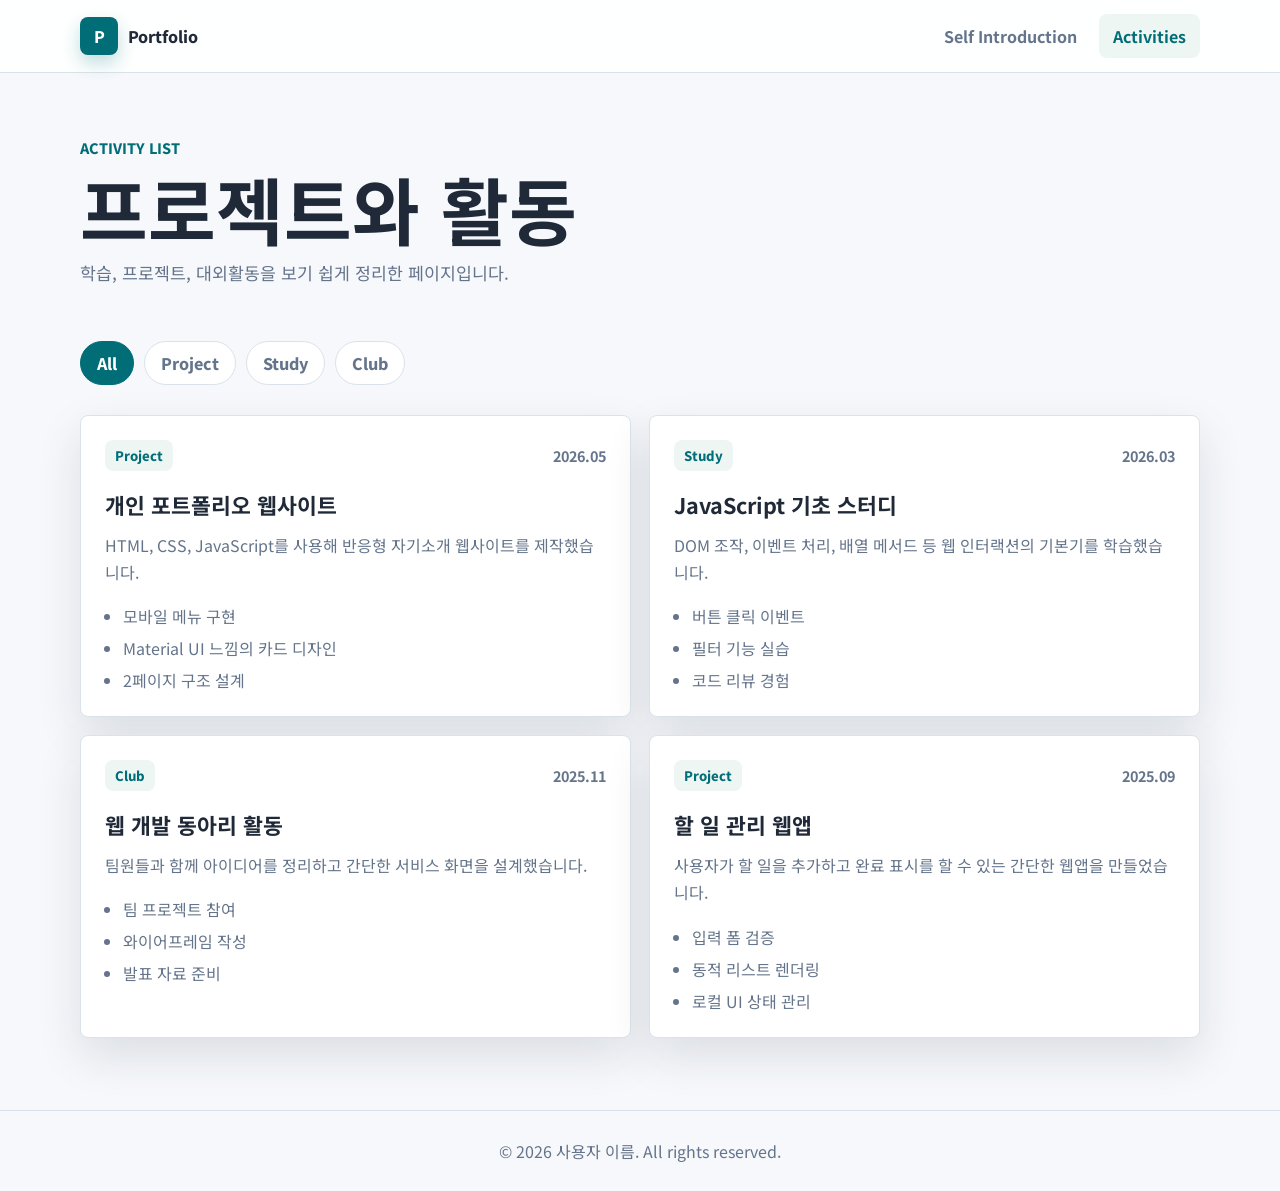
==== activities.html @ 7765b598 "Add portfolio website" ====
<!DOCTYPE html>
<html lang="ko">
<head>
  <meta charset="UTF-8">
  <meta name="viewport" content="width=device-width, initial-scale=1.0">
  <title>Portfolio | Activities</title>
  <link rel="preconnect" href="https://fonts.googleapis.com">
  <link rel="preconnect" href="https://fonts.gstatic.com" crossorigin>
  <link href="https://fonts.googleapis.com/css2?family=Noto+Sans+KR:wght@400;500;700;800&display=swap" rel="stylesheet">
  <link rel="stylesheet" href="styles.css">
</head>
<body>
  <header class="app-header">
    <nav class="nav">
      <a class="brand" href="index.html" aria-label="Portfolio home">
        <span class="brand-mark">P</span>
        <span>Portfolio</span>
      </a>

      <button class="menu-button" type="button" aria-label="Open navigation" aria-expanded="false">
        <span></span>
        <span></span>
        <span></span>
      </button>

      <div class="nav-links">
        <a href="index.html">Self Introduction</a>
        <a class="active" href="activities.html">Activities</a>
      </div>
    </nav>
  </header>

  <main>
    <section class="page-title section">
      <p class="eyebrow">Activity List</p>
      <h1>프로젝트와 활동</h1>
      <p class="lead">학습, 프로젝트, 대외활동을 보기 쉽게 정리한 페이지입니다.</p>
    </section>

    <section class="section filter-bar" aria-label="Activity filters">
      <button class="chip active" type="button" data-filter="all">All</button>
      <button class="chip" type="button" data-filter="project">Project</button>
      <button class="chip" type="button" data-filter="study">Study</button>
      <button class="chip" type="button" data-filter="club">Club</button>
    </section>

    <section class="section activity-grid">
      <article class="activity-card" data-category="project">
        <div class="card-top">
          <span class="tag">Project</span>
          <span class="date">2026.05</span>
        </div>
        <h2>개인 포트폴리오 웹사이트</h2>
        <p>HTML, CSS, JavaScript를 사용해 반응형 자기소개 웹사이트를 제작했습니다.</p>
        <ul>
          <li>모바일 메뉴 구현</li>
          <li>Material UI 느낌의 카드 디자인</li>
          <li>2페이지 구조 설계</li>
        </ul>
      </article>

      <article class="activity-card" data-category="study">
        <div class="card-top">
          <span class="tag">Study</span>
          <span class="date">2026.03</span>
        </div>
        <h2>JavaScript 기초 스터디</h2>
        <p>DOM 조작, 이벤트 처리, 배열 메서드 등 웹 인터랙션의 기본기를 학습했습니다.</p>
        <ul>
          <li>버튼 클릭 이벤트</li>
          <li>필터 기능 실습</li>
          <li>코드 리뷰 경험</li>
        </ul>
      </article>

      <article class="activity-card" data-category="club">
        <div class="card-top">
          <span class="tag">Club</span>
          <span class="date">2025.11</span>
        </div>
        <h2>웹 개발 동아리 활동</h2>
        <p>팀원들과 함께 아이디어를 정리하고 간단한 서비스 화면을 설계했습니다.</p>
        <ul>
          <li>팀 프로젝트 참여</li>
          <li>와이어프레임 작성</li>
          <li>발표 자료 준비</li>
        </ul>
      </article>

      <article class="activity-card" data-category="project">
        <div class="card-top">
          <span class="tag">Project</span>
          <span class="date">2025.09</span>
        </div>
        <h2>할 일 관리 웹앱</h2>
        <p>사용자가 할 일을 추가하고 완료 표시를 할 수 있는 간단한 웹앱을 만들었습니다.</p>
        <ul>
          <li>입력 폼 검증</li>
          <li>동적 리스트 렌더링</li>
          <li>로컬 UI 상태 관리</li>
        </ul>
      </article>
    </section>
  </main>

  <footer class="footer">
    <p>&copy; 2026 사용자 이름. All rights reserved.</p>
  </footer>

  <script src="script.js"></script>
</body>
</html>
---- styles.css ----
:root {
  --bg: #f6f8fb;
  --surface: #ffffff;
  --surface-soft: #eef6f4;
  --text: #1f2937;
  --muted: #64748b;
  --primary: #006d77;
  --primary-dark: #00545d;
  --accent: #e29578;
  --line: #dbe3ea;
  --shadow: 0 18px 45px rgba(31, 41, 55, 0.12);
}

* {
  box-sizing: border-box;
}

body {
  margin: 0;
  min-height: 100vh;
  background: var(--bg);
  color: var(--text);
  font-family: "Noto Sans KR", Arial, sans-serif;
  letter-spacing: 0;
}

a {
  color: inherit;
  text-decoration: none;
}

.app-header {
  position: sticky;
  top: 0;
  z-index: 10;
  background: rgba(255, 255, 255, 0.88);
  border-bottom: 1px solid var(--line);
  backdrop-filter: blur(18px);
}

.nav {
  display: flex;
  align-items: center;
  justify-content: space-between;
  width: min(1120px, calc(100% - 32px));
  min-height: 72px;
  margin: 0 auto;
}

.brand {
  display: inline-flex;
  align-items: center;
  gap: 10px;
  font-weight: 800;
}

.brand-mark {
  display: grid;
  width: 38px;
  height: 38px;
  place-items: center;
  border-radius: 8px;
  background: var(--primary);
  color: white;
  box-shadow: 0 8px 18px rgba(0, 109, 119, 0.24);
}

.nav-links {
  display: flex;
  align-items: center;
  gap: 8px;
}

.nav-links a {
  min-height: 40px;
  padding: 10px 14px;
  border-radius: 8px;
  color: var(--muted);
  font-weight: 700;
}

.nav-links a:hover,
.nav-links a.active {
  background: var(--surface-soft);
  color: var(--primary);
}

.menu-button {
  display: none;
  width: 44px;
  height: 44px;
  border: 0;
  border-radius: 8px;
  background: var(--surface-soft);
  cursor: pointer;
}

.menu-button span {
  display: block;
  width: 20px;
  height: 2px;
  margin: 4px auto;
  background: var(--primary);
}

.section {
  width: min(1120px, calc(100% - 32px));
  margin: 0 auto;
}

.hero {
  display: grid;
  grid-template-columns: minmax(0, 1.35fr) minmax(280px, 0.65fr);
  gap: 28px;
  align-items: center;
  padding: 72px 0 48px;
}

.eyebrow {
  margin: 0 0 12px;
  color: var(--primary);
  font-size: 0.9rem;
  font-weight: 800;
  text-transform: uppercase;
}

h1,
h2,
p {
  margin-top: 0;
}

h1 {
  margin-bottom: 18px;
  font-size: clamp(2.4rem, 7vw, 4.6rem);
  line-height: 1.04;
}

h2 {
  margin-bottom: 12px;
  font-size: 1.35rem;
}

.lead {
  max-width: 680px;
  color: var(--muted);
  font-size: 1.08rem;
  line-height: 1.8;
}

.hero-actions {
  display: flex;
  flex-wrap: wrap;
  gap: 12px;
  margin-top: 28px;
}

.button {
  display: inline-flex;
  align-items: center;
  justify-content: center;
  min-height: 46px;
  padding: 12px 18px;
  border-radius: 8px;
  font-weight: 800;
  transition: transform 0.2s ease, box-shadow 0.2s ease;
}

.button:hover {
  transform: translateY(-2px);
}

.button.primary {
  background: var(--primary);
  color: white;
  box-shadow: 0 12px 26px rgba(0, 109, 119, 0.24);
}

.button.secondary {
  background: white;
  color: var(--primary);
  border: 1px solid var(--line);
}

.profile-panel,
.info-card,
.activity-card {
  border: 1px solid var(--line);
  border-radius: 8px;
  background: var(--surface);
  box-shadow: var(--shadow);
}

.profile-panel {
  padding: 30px;
}

.avatar {
  display: grid;
  width: 96px;
  height: 96px;
  margin-bottom: 22px;
  place-items: center;
  border-radius: 50%;
  background: var(--accent);
  color: white;
  font-size: 1.5rem;
  font-weight: 800;
}

.profile-panel p,
.info-card p,
.activity-card p,
.timeline-item p {
  color: var(--muted);
  line-height: 1.7;
}

.about-grid {
  display: grid;
  grid-template-columns: repeat(3, minmax(0, 1fr));
  gap: 18px;
  padding: 24px 0 56px;
}

.info-card {
  padding: 24px;
}

.material-icon {
  display: grid;
  width: 44px;
  height: 44px;
  margin-bottom: 18px;
  place-items: center;
  border-radius: 8px;
  background: var(--surface-soft);
  color: var(--primary);
  font-size: 0.82rem;
  font-weight: 800;
}

.timeline-section {
  padding: 32px 0 72px;
}

.section-heading {
  margin-bottom: 22px;
}

.section-heading h2,
.page-title h1 {
  margin-bottom: 10px;
}

.timeline {
  display: grid;
  gap: 14px;
}

.timeline-item {
  display: grid;
  grid-template-columns: 90px 1fr;
  gap: 18px;
  align-items: start;
  padding: 18px;
  border-left: 4px solid var(--primary);
  border-radius: 8px;
  background: white;
}

.timeline-item span {
  color: var(--primary);
  font-weight: 800;
}

.timeline-item p {
  margin-bottom: 0;
}

.page-title {
  padding: 64px 0 20px;
}

.filter-bar {
  display: flex;
  flex-wrap: wrap;
  gap: 10px;
  padding: 16px 0 12px;
}

.chip {
  min-height: 40px;
  padding: 9px 16px;
  border: 1px solid var(--line);
  border-radius: 999px;
  background: white;
  color: var(--muted);
  font: inherit;
  font-weight: 800;
  cursor: pointer;
}

.chip.active,
.chip:hover {
  border-color: var(--primary);
  background: var(--primary);
  color: white;
}

.activity-grid {
  display: grid;
  grid-template-columns: repeat(2, minmax(0, 1fr));
  gap: 18px;
  padding: 18px 0 72px;
}

.activity-card {
  padding: 24px;
}

.activity-card.hidden {
  display: none;
}

.card-top {
  display: flex;
  align-items: center;
  justify-content: space-between;
  gap: 12px;
  margin-bottom: 18px;
}

.tag {
  padding: 6px 10px;
  border-radius: 8px;
  background: var(--surface-soft);
  color: var(--primary);
  font-size: 0.82rem;
  font-weight: 800;
}

.date {
  color: var(--muted);
  font-size: 0.9rem;
  font-weight: 700;
}

.activity-card ul {
  display: grid;
  gap: 8px;
  margin: 18px 0 0;
  padding-left: 18px;
  color: var(--muted);
}

.footer {
  padding: 28px 16px;
  border-top: 1px solid var(--line);
  color: var(--muted);
  text-align: center;
}

.footer p {
  margin: 0;
}

@media (max-width: 800px) {
  .menu-button {
    display: block;
  }

  .nav {
    position: relative;
  }

  .nav-links {
    position: absolute;
    top: 64px;
    right: 0;
    display: none;
    width: min(260px, calc(100vw - 32px));
    padding: 10px;
    border: 1px solid var(--line);
    border-radius: 8px;
    background: white;
    box-shadow: var(--shadow);
  }

  .nav-links.open {
    display: grid;
  }

  .hero,
  .about-grid,
  .activity-grid {
    grid-template-columns: 1fr;
  }

  .hero {
    padding-top: 48px;
  }
}

@media (max-width: 520px) {
  .section,
  .nav {
    width: min(100% - 24px, 1120px);
  }

  .timeline-item {
    grid-template-columns: 1fr;
    gap: 8px;
  }

  .profile-panel,
  .info-card,
  .activity-card {
    padding: 20px;
  }
}
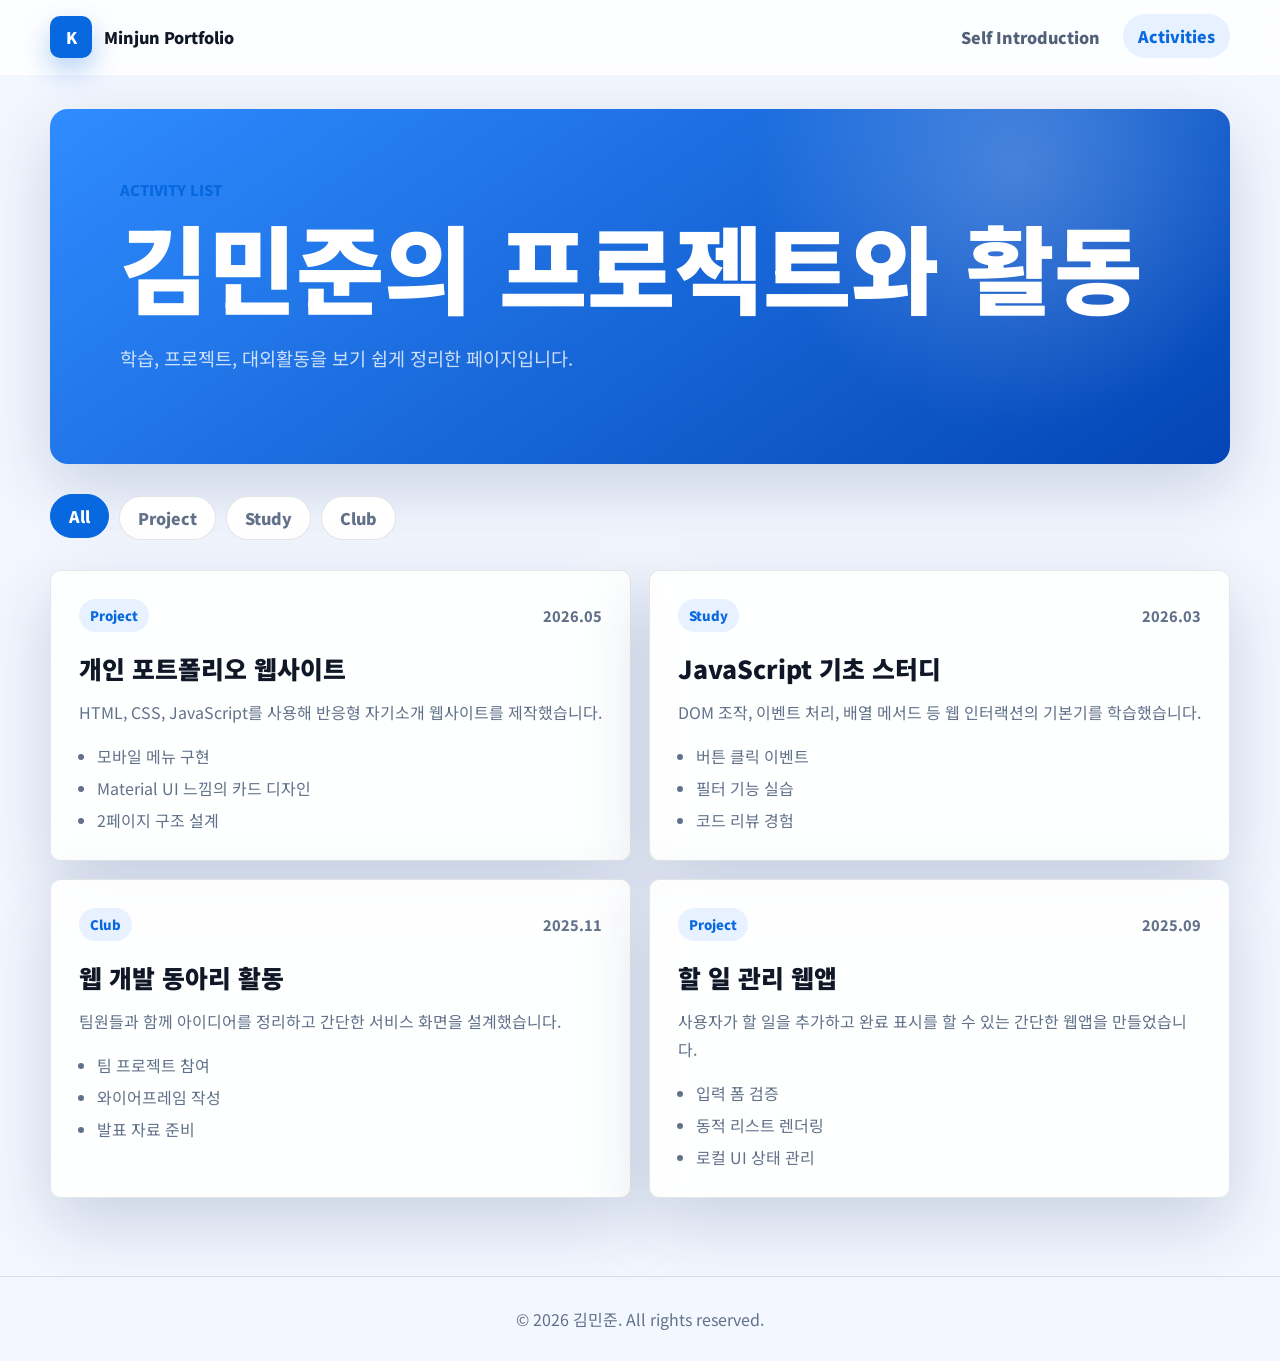
==== commit 3710c419: "Add AI survey portfolio redesign" ====
--- a/activities.html
+++ b/activities.html
@@ -6,15 +6,15 @@
   <title>Portfolio | Activities</title>
   <link rel="preconnect" href="https://fonts.googleapis.com">
   <link rel="preconnect" href="https://fonts.gstatic.com" crossorigin>
-  <link href="https://fonts.googleapis.com/css2?family=Noto+Sans+KR:wght@400;500;700;800&display=swap" rel="stylesheet">
+  <link href="https://fonts.googleapis.com/css2?family=Noto+Sans+KR:wght@400;500;700;800;900&display=swap" rel="stylesheet">
   <link rel="stylesheet" href="styles.css">
 </head>
 <body>
   <header class="app-header">
     <nav class="nav">
       <a class="brand" href="index.html" aria-label="Portfolio home">
-        <span class="brand-mark">P</span>
-        <span>Portfolio</span>
+        <span class="brand-mark">K</span>
+        <span>Minjun Portfolio</span>
       </a>
 
       <button class="menu-button" type="button" aria-label="Open navigation" aria-expanded="false">
@@ -31,13 +31,13 @@
   </header>
 
   <main>
-    <section class="page-title section">
-      <p class="eyebrow">Activity List</p>
-      <h1>프로젝트와 활동</h1>
+    <section class="page-title poster-title">
+      <p class="eyebrow">ACTIVITY LIST</p>
+      <h1>김민준의 프로젝트와 활동</h1>
       <p class="lead">학습, 프로젝트, 대외활동을 보기 쉽게 정리한 페이지입니다.</p>
     </section>
 
-    <section class="section filter-bar" aria-label="Activity filters">
+    <section class="section filter-bar reveal" aria-label="Activity filters">
       <button class="chip active" type="button" data-filter="all">All</button>
       <button class="chip" type="button" data-filter="project">Project</button>
       <button class="chip" type="button" data-filter="study">Study</button>
@@ -45,7 +45,7 @@
     </section>
 
     <section class="section activity-grid">
-      <article class="activity-card" data-category="project">
+      <article class="activity-card reveal" data-category="project">
         <div class="card-top">
           <span class="tag">Project</span>
           <span class="date">2026.05</span>
@@ -59,7 +59,7 @@
         </ul>
       </article>
 
-      <article class="activity-card" data-category="study">
+      <article class="activity-card reveal" data-category="study">
         <div class="card-top">
           <span class="tag">Study</span>
           <span class="date">2026.03</span>
@@ -73,7 +73,7 @@
         </ul>
       </article>
 
-      <article class="activity-card" data-category="club">
+      <article class="activity-card reveal" data-category="club">
         <div class="card-top">
           <span class="tag">Club</span>
           <span class="date">2025.11</span>
@@ -87,7 +87,7 @@
         </ul>
       </article>
 
-      <article class="activity-card" data-category="project">
+      <article class="activity-card reveal" data-category="project">
         <div class="card-top">
           <span class="tag">Project</span>
           <span class="date">2025.09</span>
@@ -104,7 +104,7 @@
   </main>
 
   <footer class="footer">
-    <p>&copy; 2026 사용자 이름. All rights reserved.</p>
+    <p>&copy; 2026 김민준. All rights reserved.</p>
   </footer>
 
   <script src="script.js"></script>
--- a/styles.css
+++ b/styles.css
@@ -1,25 +1,28 @@
 :root {
-  --bg: #f6f8fb;
+  --blue: #0768df;
+  --blue-deep: #0345b5;
+  --blue-light: #2f8cff;
+  --cream: #ede4d7;
+  --ink: #101828;
+  --muted: #62718a;
   --surface: #ffffff;
-  --surface-soft: #eef6f4;
-  --text: #1f2937;
-  --muted: #64748b;
-  --primary: #006d77;
-  --primary-dark: #00545d;
-  --accent: #e29578;
-  --line: #dbe3ea;
-  --shadow: 0 18px 45px rgba(31, 41, 55, 0.12);
+  --line: rgba(16, 24, 40, 0.11);
+  --shadow: 0 24px 70px rgba(7, 41, 92, 0.18);
 }
 
 * {
   box-sizing: border-box;
+}
+
+html {
+  scroll-behavior: smooth;
 }
 
 body {
   margin: 0;
   min-height: 100vh;
-  background: var(--bg);
-  color: var(--text);
+  background: #f3f7ff;
+  color: var(--ink);
   font-family: "Noto Sans KR", Arial, sans-serif;
   letter-spacing: 0;
 }
@@ -33,8 +36,8 @@
   position: sticky;
   top: 0;
   z-index: 10;
-  background: rgba(255, 255, 255, 0.88);
-  border-bottom: 1px solid var(--line);
+  background: rgba(255, 255, 255, 0.8);
+  border-bottom: 1px solid rgba(255, 255, 255, 0.5);
   backdrop-filter: blur(18px);
 }
 
@@ -42,27 +45,27 @@
   display: flex;
   align-items: center;
   justify-content: space-between;
-  width: min(1120px, calc(100% - 32px));
-  min-height: 72px;
+  width: min(1180px, calc(100% - 40px));
+  min-height: 74px;
   margin: 0 auto;
 }
 
 .brand {
   display: inline-flex;
   align-items: center;
-  gap: 10px;
-  font-weight: 800;
+  gap: 12px;
+  font-weight: 900;
 }
 
 .brand-mark {
   display: grid;
-  width: 38px;
-  height: 38px;
+  width: 42px;
+  height: 42px;
   place-items: center;
-  border-radius: 8px;
-  background: var(--primary);
+  border-radius: 10px;
+  background: var(--blue);
   color: white;
-  box-shadow: 0 8px 18px rgba(0, 109, 119, 0.24);
+  box-shadow: 0 12px 28px rgba(7, 104, 223, 0.3);
 }
 
 .nav-links {
@@ -72,17 +75,19 @@
 }
 
 .nav-links a {
-  min-height: 40px;
-  padding: 10px 14px;
-  border-radius: 8px;
-  color: var(--muted);
-  font-weight: 700;
+  min-height: 42px;
+  padding: 10px 15px;
+  border-radius: 999px;
+  color: #506179;
+  font-weight: 900;
+  transition: background 0.2s ease, color 0.2s ease, transform 0.2s ease;
 }
 
 .nav-links a:hover,
 .nav-links a.active {
-  background: var(--surface-soft);
-  color: var(--primary);
+  background: #e8f1ff;
+  color: var(--blue);
+  transform: translateY(-1px);
 }
 
 .menu-button {
@@ -90,8 +95,8 @@
   width: 44px;
   height: 44px;
   border: 0;
-  border-radius: 8px;
-  background: var(--surface-soft);
+  border-radius: 10px;
+  background: #e8f1ff;
   cursor: pointer;
 }
 
@@ -100,27 +105,47 @@
   width: 20px;
   height: 2px;
   margin: 4px auto;
-  background: var(--primary);
+  background: var(--blue);
 }
 
 .section {
-  width: min(1120px, calc(100% - 32px));
+  width: min(1180px, calc(100% - 40px));
   margin: 0 auto;
 }
 
-.hero {
-  display: grid;
-  grid-template-columns: minmax(0, 1.35fr) minmax(280px, 0.65fr);
-  gap: 28px;
-  align-items: center;
-  padding: 72px 0 48px;
+.poster-hero {
+  position: relative;
+  display: grid;
+  grid-template-columns: minmax(0, 1fr);
+  min-height: calc(100vh - 74px);
+  overflow: hidden;
+  padding: 70px max(20px, calc((100vw - 1180px) / 2)) 0;
+  background:
+    radial-gradient(circle at 18% 22%, rgba(84, 165, 255, 0.9), transparent 30%),
+    linear-gradient(145deg, var(--blue-light) 0%, var(--blue) 45%, var(--blue-deep) 100%);
+  color: white;
+}
+
+.poster-hero::after {
+  content: "";
+  position: absolute;
+  inset: auto -8% -24% -8%;
+  height: 46%;
+  background: var(--cream);
+  box-shadow: inset 0 18px 35px rgba(255, 255, 255, 0.28);
+}
+
+.poster-copy {
+  position: relative;
+  z-index: 2;
+  max-width: 920px;
 }
 
 .eyebrow {
-  margin: 0 0 12px;
-  color: var(--primary);
-  font-size: 0.9rem;
-  font-weight: 800;
+  margin: 0 0 16px;
+  color: currentColor;
+  font-size: 0.92rem;
+  font-weight: 900;
   text-transform: uppercase;
 }
 
@@ -131,126 +156,359 @@
 }
 
 h1 {
-  margin-bottom: 18px;
-  font-size: clamp(2.4rem, 7vw, 4.6rem);
-  line-height: 1.04;
+  margin-bottom: 24px;
+  font-size: clamp(3rem, 7.5vw, 6.7rem);
+  font-weight: 900;
+  line-height: 1.05;
 }
 
 h2 {
   margin-bottom: 12px;
-  font-size: 1.35rem;
+  font-size: 1.55rem;
+  font-weight: 900;
 }
 
 .lead {
-  max-width: 680px;
-  color: var(--muted);
-  font-size: 1.08rem;
-  line-height: 1.8;
+  max-width: 690px;
+  color: rgba(255, 255, 255, 0.76);
+  font-size: 1.16rem;
+  line-height: 1.85;
 }
 
 .hero-actions {
   display: flex;
   flex-wrap: wrap;
   gap: 12px;
-  margin-top: 28px;
+  margin-top: 30px;
 }
 
 .button {
   display: inline-flex;
   align-items: center;
   justify-content: center;
-  min-height: 46px;
-  padding: 12px 18px;
+  min-height: 48px;
+  padding: 12px 20px;
+  border-radius: 10px;
+  font-weight: 900;
+  transition: transform 0.22s ease, box-shadow 0.22s ease, background 0.22s ease;
+}
+
+.button:hover {
+  transform: translateY(-3px);
+}
+
+.button.primary {
+  background: white;
+  color: var(--blue);
+  box-shadow: 0 16px 34px rgba(0, 0, 0, 0.18);
+}
+
+.button.secondary {
+  border: 1px solid rgba(255, 255, 255, 0.5);
+  background: rgba(255, 255, 255, 0.1);
+  color: white;
+}
+
+.hero-visual {
+  position: relative;
+  z-index: 2;
+  display: grid;
+  min-height: 350px;
+  place-items: end center;
+  margin-top: 14px;
+}
+
+.typewriter {
+  position: relative;
+  width: min(650px, 84vw);
+  height: 280px;
+  animation: floatMachine 4.8s ease-in-out infinite;
+}
+
+.paper {
+  position: absolute;
+  top: 4px;
+  left: 50%;
+  display: flex;
+  gap: 12px;
+  width: 48%;
+  min-height: 70px;
+  justify-content: center;
+  padding-top: 18px;
+  border-radius: 12px 12px 4px 4px;
+  background: rgba(255, 255, 255, 0.92);
+  color: var(--blue);
+  font-weight: 900;
+  transform: translateX(-50%);
+  box-shadow: 0 18px 42px rgba(0, 0, 0, 0.16);
+}
+
+.paper span {
+  opacity: 0;
+  animation: typing 3.6s ease infinite;
+}
+
+.paper span:nth-child(2) {
+  animation-delay: 0.35s;
+}
+
+.paper span:nth-child(3) {
+  animation-delay: 0.7s;
+}
+
+.roller {
+  position: absolute;
+  top: 82px;
+  left: 6%;
+  width: 88%;
+  height: 22px;
+  border-radius: 999px;
+  background: linear-gradient(90deg, #0243a9, #61a9ff, #0243a9);
+  box-shadow: 0 7px 18px rgba(0, 0, 0, 0.28);
+}
+
+.body {
+  position: absolute;
+  right: 4%;
+  bottom: 35px;
+  left: 4%;
+  height: 170px;
+  border-radius: 34px 34px 24px 24px;
+  background:
+    linear-gradient(145deg, #1686ff, #0052cf 68%, #003b9a);
+  box-shadow: 0 32px 58px rgba(0, 39, 102, 0.35);
+}
+
+.body::before {
+  content: "";
+  position: absolute;
+  top: 30px;
+  left: 50%;
+  width: 32%;
+  height: 42px;
+  border-radius: 0 0 34px 34px;
+  background: #001f54;
+  transform: translateX(-50%);
+}
+
+.keys {
+  position: absolute;
+  right: 11%;
+  bottom: 35px;
+  left: 11%;
+  display: grid;
+  grid-template-columns: repeat(5, 1fr);
+  gap: 10px;
+}
+
+.keys span {
+  height: 28px;
+  border-radius: 9px;
+  background: #fff8ed;
+  box-shadow: inset 0 -3px 0 rgba(0, 0, 0, 0.11);
+  animation: keyTap 2.8s ease-in-out infinite;
+}
+
+.keys span:nth-child(3n) {
+  animation-delay: 0.25s;
+}
+
+.keys span:nth-child(4n) {
+  animation-delay: 0.48s;
+}
+
+.spacebar {
+  position: absolute;
+  bottom: 16px;
+  left: 50%;
+  width: 36%;
+  height: 24px;
   border-radius: 8px;
-  font-weight: 800;
-  transition: transform 0.2s ease, box-shadow 0.2s ease;
-}
-
-.button:hover {
-  transform: translateY(-2px);
-}
-
-.button.primary {
-  background: var(--primary);
+  background: #fff8ed;
+  transform: translateX(-50%);
+}
+
+.platform {
+  width: min(820px, 92vw);
+  height: 115px;
+  border-radius: 8px 8px 0 0;
+  background: #efe4d5;
+  box-shadow: 0 -16px 36px rgba(255, 255, 255, 0.18);
+}
+
+.swipe-note {
+  position: absolute;
+  bottom: 26px;
+  left: max(20px, calc((100vw - 1180px) / 2));
+  z-index: 3;
   color: white;
-  box-shadow: 0 12px 26px rgba(0, 109, 119, 0.24);
-}
-
-.button.secondary {
-  background: white;
-  color: var(--primary);
-  border: 1px solid var(--line);
-}
-
-.profile-panel,
+  font-weight: 900;
+  animation: nudge 1.6s ease-in-out infinite;
+}
+
+.intro-strip {
+  display: grid;
+  grid-template-columns: 0.65fr 1.35fr;
+  gap: 30px;
+  align-items: center;
+  padding: 52px 0 24px;
+}
+
+.intro-strip .eyebrow,
+.section-heading .eyebrow,
+.poster-title .eyebrow {
+  color: var(--blue);
+}
+
+.intro-strip p,
+.info-card p,
+.survey-copy p,
+.activity-card p,
+.timeline-item p {
+  color: var(--muted);
+  line-height: 1.75;
+}
+
+.about-grid {
+  display: grid;
+  grid-template-columns: repeat(3, minmax(0, 1fr));
+  gap: 18px;
+  padding: 24px 0 62px;
+}
+
 .info-card,
 .activity-card {
   border: 1px solid var(--line);
-  border-radius: 8px;
-  background: var(--surface);
+  border-radius: 10px;
+  background: rgba(255, 255, 255, 0.92);
   box-shadow: var(--shadow);
-}
-
-.profile-panel {
-  padding: 30px;
-}
-
-.avatar {
-  display: grid;
-  width: 96px;
-  height: 96px;
-  margin-bottom: 22px;
+  transition: transform 0.24s ease, box-shadow 0.24s ease;
+}
+
+.info-card:hover,
+.activity-card:hover {
+  transform: translateY(-8px);
+  box-shadow: 0 32px 80px rgba(7, 41, 92, 0.22);
+}
+
+.info-card {
+  padding: 28px;
+}
+
+.material-icon {
+  display: grid;
+  width: 48px;
+  height: 48px;
+  margin-bottom: 20px;
   place-items: center;
-  border-radius: 50%;
-  background: var(--accent);
+  border-radius: 12px;
+  background: #e8f1ff;
+  color: var(--blue);
+  font-size: 0.84rem;
+  font-weight: 900;
+}
+
+.ai-survey-section {
+  display: grid;
+  grid-template-columns: 0.8fr 1.2fr;
+  gap: 26px;
+  align-items: start;
+  margin-bottom: 70px;
+  padding: 34px;
+  border-radius: 18px;
+  background:
+    radial-gradient(circle at 12% 18%, rgba(47, 140, 255, 0.14), transparent 30%),
+    white;
+  box-shadow: var(--shadow);
+}
+
+.survey-copy h2 {
+  font-size: clamp(1.8rem, 4vw, 3.2rem);
+  line-height: 1.15;
+}
+
+.ai-form {
+  display: grid;
+  gap: 12px;
+}
+
+.ai-form label {
+  color: var(--ink);
+  font-size: 0.92rem;
+  font-weight: 900;
+}
+
+.ai-form input,
+.ai-form textarea {
+  width: 100%;
+  border: 1px solid var(--line);
+  border-radius: 12px;
+  background: #f7faff;
+  color: var(--ink);
+  font: inherit;
+  outline: none;
+  transition: border-color 0.2s ease, box-shadow 0.2s ease, background 0.2s ease;
+}
+
+.ai-form input {
+  min-height: 48px;
+  padding: 0 15px;
+}
+
+.ai-form textarea {
+  min-height: 138px;
+  resize: vertical;
+  padding: 14px 15px;
+}
+
+.ai-form input:focus,
+.ai-form textarea:focus {
+  border-color: var(--blue);
+  background: white;
+  box-shadow: 0 0 0 4px rgba(7, 104, 223, 0.12);
+}
+
+.form-button {
+  width: fit-content;
+  border: 0;
+  background: var(--blue);
   color: white;
-  font-size: 1.5rem;
-  font-weight: 800;
-}
-
-.profile-panel p,
-.info-card p,
-.activity-card p,
-.timeline-item p {
-  color: var(--muted);
-  line-height: 1.7;
-}
-
-.about-grid {
-  display: grid;
-  grid-template-columns: repeat(3, minmax(0, 1fr));
-  gap: 18px;
-  padding: 24px 0 56px;
-}
-
-.info-card {
-  padding: 24px;
-}
-
-.material-icon {
-  display: grid;
-  width: 44px;
-  height: 44px;
-  margin-bottom: 18px;
-  place-items: center;
-  border-radius: 8px;
-  background: var(--surface-soft);
-  color: var(--primary);
-  font-size: 0.82rem;
-  font-weight: 800;
+  cursor: pointer;
+}
+
+.form-button:disabled {
+  cursor: wait;
+  opacity: 0.72;
+  transform: none;
+}
+
+.response-message {
+  grid-column: 2;
+  display: none;
+  margin-top: -12px;
+  padding: 14px 16px;
+  border-radius: 12px;
+  background: #e8f1ff;
+  color: var(--blue);
+  font-weight: 900;
+}
+
+.response-message.success {
+  background: #e9f8ef;
+  color: #16763a;
+}
+
+.response-message.error {
+  background: #fff0f0;
+  color: #bf2f2f;
 }
 
 .timeline-section {
-  padding: 32px 0 72px;
+  padding: 28px 0 82px;
 }
 
 .section-heading {
   margin-bottom: 22px;
-}
-
-.section-heading h2,
-.page-title h1 {
-  margin-bottom: 10px;
 }
 
 .timeline {
@@ -263,60 +521,75 @@
   grid-template-columns: 90px 1fr;
   gap: 18px;
   align-items: start;
-  padding: 18px;
-  border-left: 4px solid var(--primary);
-  border-radius: 8px;
+  padding: 20px;
+  border-left: 5px solid var(--blue);
+  border-radius: 10px;
   background: white;
+  box-shadow: 0 14px 34px rgba(7, 41, 92, 0.08);
 }
 
 .timeline-item span {
-  color: var(--primary);
-  font-weight: 800;
+  color: var(--blue);
+  font-weight: 900;
 }
 
 .timeline-item p {
   margin-bottom: 0;
 }
 
-.page-title {
-  padding: 64px 0 20px;
+.poster-title {
+  width: min(1180px, calc(100% - 40px));
+  margin: 34px auto 0;
+  padding: 70px clamp(22px, 6vw, 70px);
+  border-radius: 18px;
+  background:
+    radial-gradient(circle at 82% 16%, rgba(255, 255, 255, 0.22), transparent 26%),
+    linear-gradient(145deg, var(--blue-light), var(--blue-deep));
+  color: white;
+  box-shadow: var(--shadow);
+}
+
+.poster-title .lead {
+  color: rgba(255, 255, 255, 0.78);
 }
 
 .filter-bar {
   display: flex;
   flex-wrap: wrap;
   gap: 10px;
-  padding: 16px 0 12px;
+  padding: 32px 0 12px;
 }
 
 .chip {
-  min-height: 40px;
-  padding: 9px 16px;
+  min-height: 42px;
+  padding: 9px 18px;
   border: 1px solid var(--line);
   border-radius: 999px;
   background: white;
   color: var(--muted);
   font: inherit;
-  font-weight: 800;
+  font-weight: 900;
   cursor: pointer;
+  transition: transform 0.2s ease, background 0.2s ease, color 0.2s ease;
 }
 
 .chip.active,
 .chip:hover {
-  border-color: var(--primary);
-  background: var(--primary);
+  border-color: var(--blue);
+  background: var(--blue);
   color: white;
+  transform: translateY(-2px);
 }
 
 .activity-grid {
   display: grid;
   grid-template-columns: repeat(2, minmax(0, 1fr));
   gap: 18px;
-  padding: 18px 0 72px;
+  padding: 18px 0 78px;
 }
 
 .activity-card {
-  padding: 24px;
+  padding: 28px;
 }
 
 .activity-card.hidden {
@@ -332,18 +605,18 @@
 }
 
 .tag {
-  padding: 6px 10px;
-  border-radius: 8px;
-  background: var(--surface-soft);
-  color: var(--primary);
+  padding: 7px 11px;
+  border-radius: 999px;
+  background: #e8f1ff;
+  color: var(--blue);
   font-size: 0.82rem;
-  font-weight: 800;
+  font-weight: 900;
 }
 
 .date {
   color: var(--muted);
   font-size: 0.9rem;
-  font-weight: 700;
+  font-weight: 800;
 }
 
 .activity-card ul {
@@ -355,7 +628,7 @@
 }
 
 .footer {
-  padding: 28px 16px;
+  padding: 30px 16px;
   border-top: 1px solid var(--line);
   color: var(--muted);
   text-align: center;
@@ -363,6 +636,58 @@
 
 .footer p {
   margin: 0;
+}
+
+.reveal {
+  opacity: 0;
+  transform: translateY(28px);
+  transition: opacity 0.72s ease, transform 0.72s ease;
+}
+
+.reveal.visible {
+  opacity: 1;
+  transform: translateY(0);
+}
+
+@keyframes floatMachine {
+  0%, 100% {
+    transform: translateY(0);
+  }
+  50% {
+    transform: translateY(-14px);
+  }
+}
+
+@keyframes typing {
+  0%, 20% {
+    opacity: 0;
+    transform: translateY(6px);
+  }
+  34%, 84% {
+    opacity: 1;
+    transform: translateY(0);
+  }
+  100% {
+    opacity: 0;
+  }
+}
+
+@keyframes keyTap {
+  0%, 100% {
+    transform: translateY(0);
+  }
+  45% {
+    transform: translateY(3px);
+  }
+}
+
+@keyframes nudge {
+  0%, 100% {
+    transform: translateX(0);
+  }
+  50% {
+    transform: translateX(8px);
+  }
 }
 
 @media (max-width: 800px) {
@@ -379,10 +704,10 @@
     top: 64px;
     right: 0;
     display: none;
-    width: min(260px, calc(100vw - 32px));
+    width: min(280px, calc(100vw - 32px));
     padding: 10px;
     border: 1px solid var(--line);
-    border-radius: 8px;
+    border-radius: 14px;
     background: white;
     box-shadow: var(--shadow);
   }
@@ -391,21 +716,62 @@
     display: grid;
   }
 
-  .hero,
+  .poster-hero {
+    min-height: auto;
+    padding-top: 46px;
+  }
+
+  .lead {
+    font-size: 1rem;
+  }
+
+  .typewriter {
+    height: 235px;
+  }
+
+  .intro-strip,
+  .ai-survey-section,
   .about-grid,
   .activity-grid {
     grid-template-columns: 1fr;
   }
 
-  .hero {
-    padding-top: 48px;
+  .response-message {
+    grid-column: 1;
   }
 }
 
 @media (max-width: 520px) {
   .section,
-  .nav {
-    width: min(100% - 24px, 1120px);
+  .nav,
+  .poster-title {
+    width: min(100% - 24px, 1180px);
+  }
+
+  .poster-hero {
+    padding-right: 12px;
+    padding-left: 12px;
+  }
+
+  .hero-actions {
+    width: 100%;
+  }
+
+  .button {
+    width: 100%;
+  }
+
+  .typewriter {
+    width: 94vw;
+    height: 205px;
+  }
+
+  .keys {
+    gap: 7px;
+  }
+
+  .keys span {
+    height: 22px;
   }
 
   .timeline-item {
@@ -413,9 +779,24 @@
     gap: 8px;
   }
 
-  .profile-panel,
   .info-card,
-  .activity-card {
-    padding: 20px;
-  }
-}
+  .activity-card,
+  .ai-survey-section {
+    padding: 22px;
+  }
+
+  .form-button {
+    width: 100%;
+  }
+}
+
+@media (prefers-reduced-motion: reduce) {
+  *,
+  *::before,
+  *::after {
+    scroll-behavior: auto !important;
+    animation-duration: 0.01ms !important;
+    animation-iteration-count: 1 !important;
+    transition-duration: 0.01ms !important;
+  }
+}
